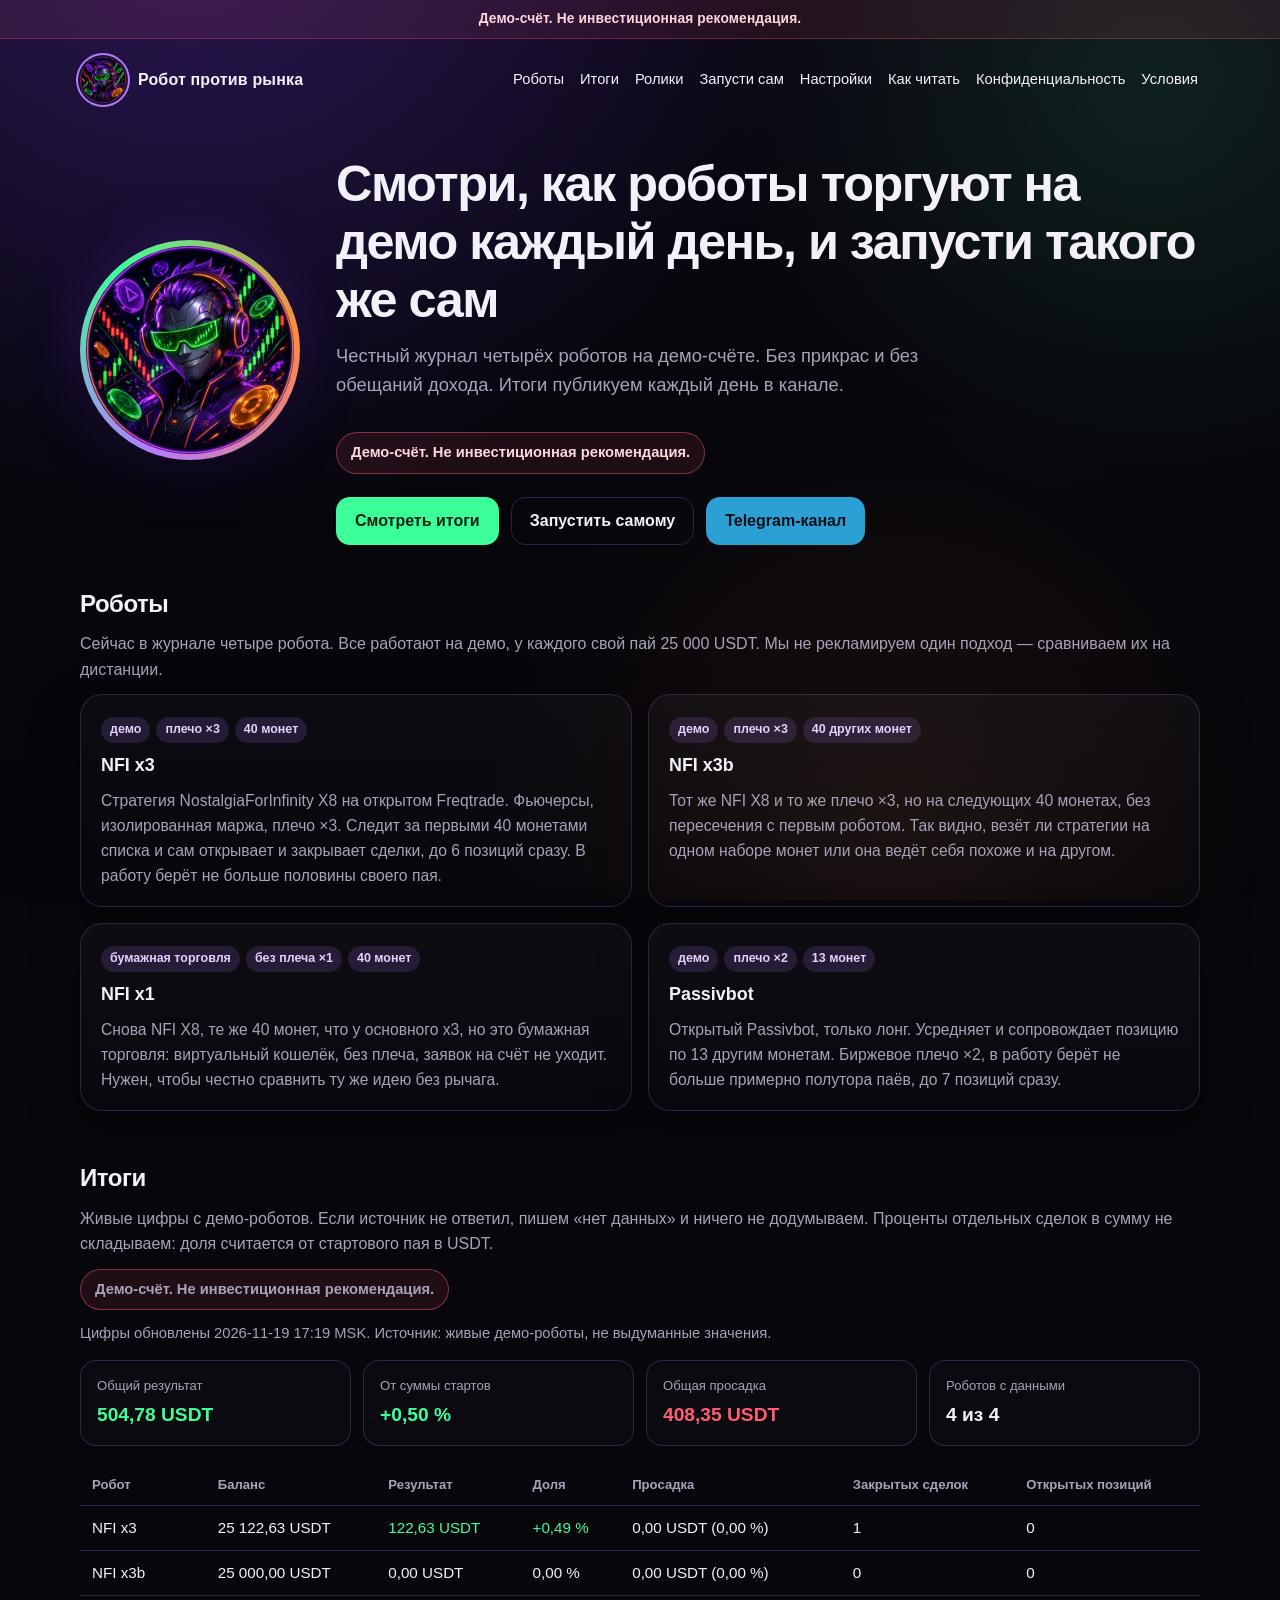
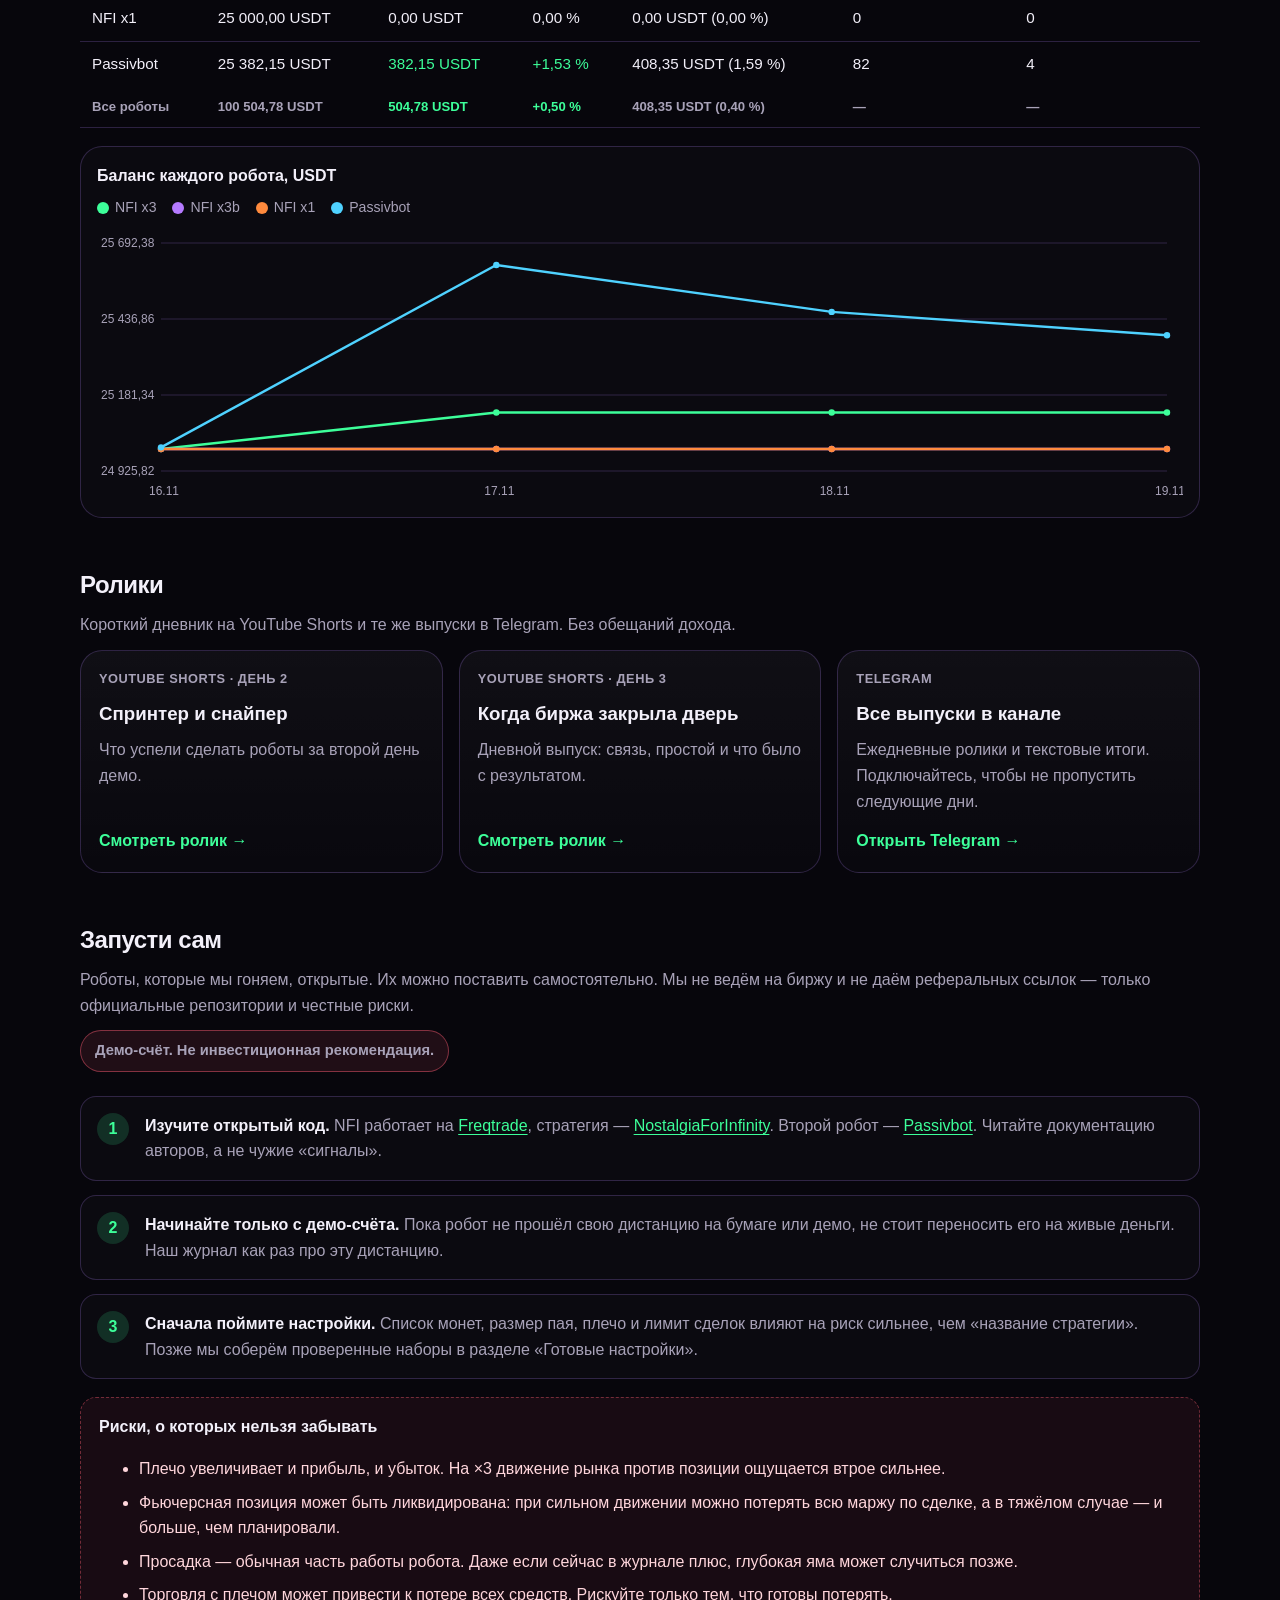
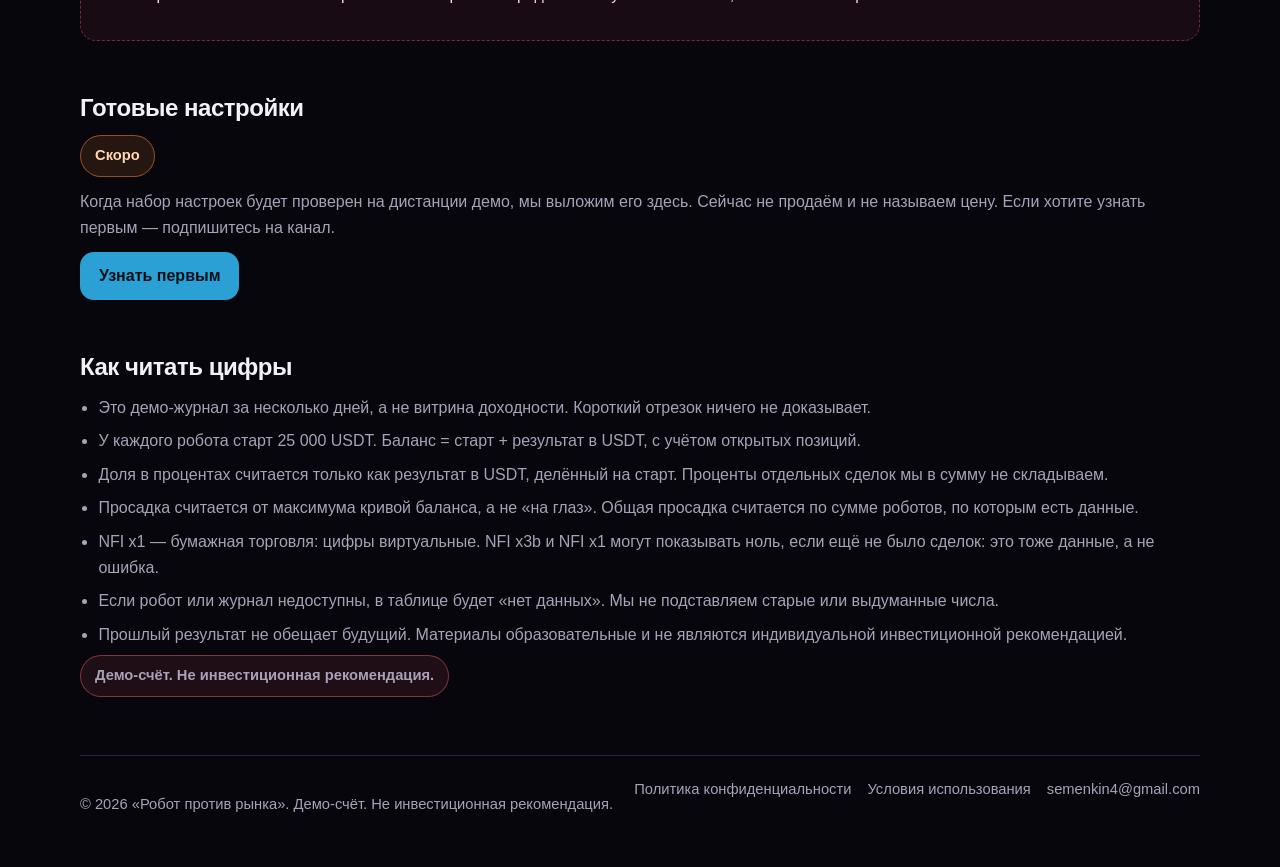
==== index.html @ 9fd12598 "Первая версия сайта канала «Робот против рынка». Статические страницы и актуальные демо-цифры. Без с" ====
<!DOCTYPE html>
<html lang="ru">
<head>
  <meta charset="utf-8">
  <meta name="viewport" content="width=device-width, initial-scale=1">
  <title>Робот против рынка — смотри демо-роботов и запусти такого же сам</title>
  <meta name="description" content="Честный журнал демо-торговли торговых роботов. Смотри, как роботы торгуют на демо каждый день, и запусти такого же сам. Демо-счёт. Не инвестиционная рекомендация.">
  <meta name="robots" content="index,follow">
  <meta property="og:title" content="Робот против рынка">
  <meta property="og:description" content="Смотри, как роботы торгуют на демо каждый день, и запусти такого же сам. Демо-счёт. Не инвестиционная рекомендация.">
  <meta property="og:image" content="avatar.jpg">
  <meta property="og:locale" content="ru_RU">
  <link rel="icon" href="avatar.jpg" type="image/jpeg">
  <link rel="stylesheet" href="style.css">
</head>
<body>
  <div class="bg-glow" aria-hidden="true"></div>
  <div class="top-disclaimer">Демо-счёт. Не инвестиционная рекомендация.</div>
  <div class="wrap">
    <header>
      <a class="brand" href="index.html">
        <img src="avatar.jpg" alt="Аватар канала «Робот против рынка»" width="46" height="46">
        <span class="brand-name">Робот против рынка</span>
      </a>
      <nav aria-label="Разделы сайта">
        <a href="#robots">Роботы</a>
        <a href="#results">Итоги</a>
        <a href="#videos">Ролики</a>
        <a href="#start">Запусти сам</a>
        <a href="#presets">Настройки</a>
        <a href="#howto">Как читать</a>
        <a href="privacy.html">Конфиденциальность</a>
        <a href="terms.html">Условия</a>
      </nav>
    </header>

    <main>
      <section class="hero">
        <div class="avatar-frame">
          <img src="avatar.jpg" alt="Аватар канала «Робот против рынка»: робот в наушниках на фоне графика" width="220" height="220">
        </div>
        <div>
          <h1>Смотри, как роботы торгуют на демо каждый день, и запусти такого же сам</h1>
          <p class="lead">Честный журнал четырёх роботов на демо-счёте. Без прикрас и без обещаний дохода. Итоги публикуем каждый день в канале.</p>
          <p class="badge">Демо-счёт. Не инвестиционная рекомендация.</p>
          <div class="cta-row">
            <a class="btn btn-primary" href="#results">Смотреть итоги</a>
            <a class="btn btn-ghost" href="#start">Запустить самому</a>
            <a class="btn btn-tg" href="https://t.me/robot_protiv_rynka">Telegram-канал</a>
          </div>
        </div>
      </section>

      <section class="section" id="robots">
        <h2>Роботы</h2>
        <p class="section-lead">Сейчас в журнале четыре робота. Все работают на демо, у каждого свой пай 25 000 USDT. Мы не рекламируем один подход — сравниваем их на дистанции.</p>
        <div class="cards">
          <article class="card">
            <span class="tag">демо</span><span class="tag">плечо ×3</span><span class="tag">40 монет</span>
            <h3>NFI x3</h3>
            <p>Стратегия NostalgiaForInfinity X8 на открытом Freqtrade. Фьючерсы, изолированная маржа, плечо ×3. Следит за первыми 40 монетами списка и сам открывает и закрывает сделки, до 6 позиций сразу. В работу берёт не больше половины своего пая.</p>
          </article>
          <article class="card">
            <span class="tag">демо</span><span class="tag">плечо ×3</span><span class="tag">40 других монет</span>
            <h3>NFI x3b</h3>
            <p>Тот же NFI X8 и то же плечо ×3, но на следующих 40 монетах, без пересечения с первым роботом. Так видно, везёт ли стратегии на одном наборе монет или она ведёт себя похоже и на другом.</p>
          </article>
          <article class="card">
            <span class="tag">бумажная торговля</span><span class="tag">без плеча ×1</span><span class="tag">40 монет</span>
            <h3>NFI x1</h3>
            <p>Снова NFI X8, те же 40 монет, что у основного x3, но это бумажная торговля: виртуальный кошелёк, без плеча, заявок на счёт не уходит. Нужен, чтобы честно сравнить ту же идею без рычага.</p>
          </article>
          <article class="card">
            <span class="tag">демо</span><span class="tag">плечо ×2</span><span class="tag">13 монет</span>
            <h3>Passivbot</h3>
            <p>Открытый Passivbot, только лонг. Усредняет и сопровождает позицию по 13 другим монетам. Биржевое плечо ×2, в работу берёт не больше примерно полутора паёв, до 7 позиций сразу.</p>
          </article>
        </div>
      </section>

      <section class="section" id="results">
        <h2>Итоги</h2>
        <p class="section-lead">Живые цифры с демо-роботов. Если источник не ответил, пишем «нет данных» и ничего не додумываем. Проценты отдельных сделок в сумму не складываем: доля считается от стартового пая в USDT.</p>
        <p class="badge">Демо-счёт. Не инвестиционная рекомендация.</p>
        <p class="update-time" id="updated-at">Загружаем цифры…</p>
        <div class="kpi">
          <div class="kpi-item"><span class="label">Общий результат</span><span class="value" id="kpi-pnl">…</span></div>
          <div class="kpi-item"><span class="label">От суммы стартов</span><span class="value" id="kpi-pct">…</span></div>
          <div class="kpi-item"><span class="label">Общая просадка</span><span class="value" id="kpi-dd">…</span></div>
          <div class="kpi-item"><span class="label">Роботов с данными</span><span class="value" id="kpi-count">…</span></div>
        </div>
        <div class="table-wrap">
          <table class="stats">
            <thead>
              <tr>
                <th>Робот</th>
                <th>Баланс</th>
                <th>Результат</th>
                <th>Доля</th>
                <th>Просадка</th>
                <th>Закрытых сделок</th>
                <th>Открытых позиций</th>
              </tr>
            </thead>
            <tbody id="stats-body">
              <tr><td colspan="7">Загружаем цифры…</td></tr>
            </tbody>
            <tfoot id="stats-foot"></tfoot>
          </table>
        </div>
        <div class="stats-cards" id="stats-cards"></div>
        <div class="chart-box">
          <h3>Баланс каждого робота, USDT</h3>
          <div class="legend">
            <span><i class="swatch" style="background:#3dff9a"></i>NFI x3</span>
            <span><i class="swatch" style="background:#b57aff"></i>NFI x3b</span>
            <span><i class="swatch" style="background:#ff8a3d"></i>NFI x1</span>
            <span><i class="swatch" style="background:#4fd2ff"></i>Passivbot</span>
          </div>
          <canvas id="balance-chart" width="800" height="280" role="img" aria-label="График баланса четырёх демо-роботов"></canvas>
        </div>
      </section>

      <section class="section" id="videos">
        <h2>Ролики</h2>
        <p class="section-lead">Короткий дневник на YouTube Shorts и те же выпуски в Telegram. Без обещаний дохода.</p>
        <div class="video-grid">
          <a class="video-card" href="https://youtube.com/shorts/iIZzN1qFDpM">
            <div>
              <div class="kind">YouTube Shorts · день 2</div>
              <h3>Спринтер и снайпер</h3>
              <p>Что успели сделать роботы за второй день демо.</p>
            </div>
            <div class="play">Смотреть ролик →</div>
          </a>
          <a class="video-card" href="https://youtube.com/shorts/Dqao7F0PAgA">
            <div>
              <div class="kind">YouTube Shorts · день 3</div>
              <h3>Когда биржа закрыла дверь</h3>
              <p>Дневной выпуск: связь, простой и что было с результатом.</p>
            </div>
            <div class="play">Смотреть ролик →</div>
          </a>
          <a class="video-card" href="https://t.me/robot_protiv_rynka">
            <div>
              <div class="kind">Telegram</div>
              <h3>Все выпуски в канале</h3>
              <p>Ежедневные ролики и текстовые итоги. Подключайтесь, чтобы не пропустить следующие дни.</p>
            </div>
            <div class="play">Открыть Telegram →</div>
          </a>
        </div>
      </section>

      <section class="section" id="start">
        <h2>Запусти сам</h2>
        <p class="section-lead">Роботы, которые мы гоняем, открытые. Их можно поставить самостоятельно. Мы не ведём на биржу и не даём реферальных ссылок — только официальные репозитории и честные риски.</p>
        <p class="badge">Демо-счёт. Не инвестиционная рекомендация.</p>
        <ol class="steps">
          <li><strong>Изучите открытый код.</strong> NFI работает на <a href="https://github.com/freqtrade/freqtrade">Freqtrade</a>, стратегия — <a href="https://github.com/iterativv/NostalgiaForInfinity">NostalgiaForInfinity</a>. Второй робот — <a href="https://github.com/enarjord/passivbot">Passivbot</a>. Читайте документацию авторов, а не чужие «сигналы».</li>
          <li><strong>Начинайте только с демо-счёта.</strong> Пока робот не прошёл свою дистанцию на бумаге или демо, не стоит переносить его на живые деньги. Наш журнал как раз про эту дистанцию.</li>
          <li><strong>Сначала поймите настройки.</strong> Список монет, размер пая, плечо и лимит сделок влияют на риск сильнее, чем «название стратегии». Позже мы соберём проверенные наборы в разделе «Готовые настройки».</li>
        </ol>
        <div class="risk">
          <p><strong>Риски, о которых нельзя забывать</strong></p>
          <ul>
            <li>Плечо увеличивает и прибыль, и убыток. На ×3 движение рынка против позиции ощущается втрое сильнее.</li>
            <li>Фьючерсная позиция может быть ликвидирована: при сильном движении можно потерять всю маржу по сделке, а в тяжёлом случае — и больше, чем планировали.</li>
            <li>Просадка — обычная часть работы робота. Даже если сейчас в журнале плюс, глубокая яма может случиться позже.</li>
            <li>Торговля с плечом может привести к потере всех средств. Рискуйте только тем, что готовы потерять.</li>
          </ul>
        </div>
      </section>

      <section class="section" id="presets">
        <h2>Готовые настройки</h2>
        <p><span class="badge badge-soon">Скоро</span></p>
        <p class="section-lead">Когда набор настроек будет проверен на дистанции демо, мы выложим его здесь. Сейчас не продаём и не называем цену. Если хотите узнать первым — подпишитесь на канал.</p>
        <div class="cta-row">
          <a class="btn btn-tg" href="https://t.me/robot_protiv_rynka">Узнать первым</a>
        </div>
      </section>

      <section class="section" id="howto">
        <h2>Как читать цифры</h2>
        <ul class="read-list">
          <li>Это демо-журнал за несколько дней, а не витрина доходности. Короткий отрезок ничего не доказывает.</li>
          <li>У каждого робота старт 25 000 USDT. Баланс = старт + результат в USDT, с учётом открытых позиций.</li>
          <li>Доля в процентах считается только как результат в USDT, делённый на старт. Проценты отдельных сделок мы в сумму не складываем.</li>
          <li>Просадка считается от максимума кривой баланса, а не «на глаз». Общая просадка считается по сумме роботов, по которым есть данные.</li>
          <li>NFI x1 — бумажная торговля: цифры виртуальные. NFI x3b и NFI x1 могут показывать ноль, если ещё не было сделок: это тоже данные, а не ошибка.</li>
          <li>Если робот или журнал недоступны, в таблице будет «нет данных». Мы не подставляем старые или выдуманные числа.</li>
          <li>Прошлый результат не обещает будущий. Материалы образовательные и не являются индивидуальной инвестиционной рекомендацией.</li>
        </ul>
        <p class="badge">Демо-счёт. Не инвестиционная рекомендация.</p>
      </section>
    </main>

    <footer>
      <div class="footer-row">
        <p>© 2026 «Робот против рынка». Демо-счёт. Не инвестиционная рекомендация.</p>
        <div class="footer-links">
          <a href="privacy.html">Политика конфиденциальности</a>
          <a href="terms.html">Условия использования</a>
          <a href="mailto:semenkin4@gmail.com">semenkin4@gmail.com</a>
        </div>
      </div>
    </footer>
  </div>
  <script src="site.js"></script>
</body>
</html>
---- style.css ----
:root {
  --bg: #07060c;
  --bg-elev: #120e1c;
  --bg-card: #161122;
  --line: rgba(176, 132, 255, 0.22);
  --text: #f3f0fa;
  --muted: #a8a2b8;
  --purple: #b57aff;
  --purple-deep: #7a3cff;
  --green: #3dff9a;
  --orange: #ff8a3d;
  --cyan: #4fd2ff;
  --danger: #ff5d73;
  --radius: 22px;
  --shadow: 0 20px 50px rgba(0, 0, 0, 0.45);
  --font: "Segoe UI", "SF Pro Text", Roboto, Ubuntu, "Helvetica Neue", Arial, sans-serif;
}

* { box-sizing: border-box; }
html { scroll-behavior: smooth; }
html, body { margin: 0; padding: 0; }
body {
  font-family: var(--font);
  background: var(--bg);
  color: var(--text);
  line-height: 1.6;
  min-height: 100vh;
}

.bg-glow {
  position: fixed;
  inset: 0;
  pointer-events: none;
  z-index: -1;
  background:
    radial-gradient(circle at 15% -10%, rgba(122, 60, 255, 0.28), transparent 42%),
    radial-gradient(circle at 90% 10%, rgba(61, 255, 154, 0.1), transparent 30%),
    radial-gradient(circle at 70% 90%, rgba(255, 138, 61, 0.08), transparent 34%),
    linear-gradient(180deg, #0b0813 0%, #07060c 40%, #05040a 100%);
}

a { color: var(--green); text-decoration-thickness: 1px; text-underline-offset: 3px; }
a:hover { color: #78ffb8; }
img { max-width: 100%; height: auto; }

.wrap {
  width: min(1120px, calc(100% - 32px));
  margin: 0 auto;
}

.top-disclaimer {
  text-align: center;
  padding: 8px 16px;
  font-size: 0.86rem;
  font-weight: 700;
  letter-spacing: 0.01em;
  color: #ffd6dc;
  background: rgba(255, 93, 115, 0.1);
  border-bottom: 1px solid rgba(255, 93, 115, 0.28);
}

header {
  display: flex;
  align-items: center;
  justify-content: space-between;
  gap: 16px;
  padding: 18px 0 10px;
}

.brand {
  display: flex;
  align-items: center;
  gap: 12px;
  color: inherit;
  text-decoration: none;
  min-width: 0;
}
.brand img {
  width: 46px;
  height: 46px;
  border-radius: 50%;
  object-fit: cover;
  box-shadow: 0 0 0 2px #1a1328, 0 0 0 4px var(--purple);
}
.brand-name {
  font-weight: 700;
  letter-spacing: 0.01em;
  white-space: nowrap;
  overflow: hidden;
  text-overflow: ellipsis;
}

nav {
  display: flex;
  flex-wrap: wrap;
  gap: 6px 12px;
  justify-content: flex-end;
}
nav a {
  color: var(--text);
  text-decoration: none;
  font-size: 0.92rem;
  padding: 8px 2px;
}
nav a:hover, nav a[aria-current="page"] { color: var(--green); }

.hero {
  display: grid;
  grid-template-columns: 220px 1fr;
  gap: 36px;
  align-items: center;
  padding: 42px 0 28px;
}

.avatar-frame {
  width: 220px;
  height: 220px;
  border-radius: 50%;
  padding: 6px;
  background: conic-gradient(from 200deg, var(--purple), var(--green), var(--orange), var(--purple));
  box-shadow: var(--shadow), 0 0 60px rgba(122, 60, 255, 0.25);
}
.avatar-frame img {
  width: 100%;
  height: 100%;
  object-fit: cover;
  border-radius: 50%;
  background: #000;
  display: block;
}

h1 {
  font-size: clamp(2rem, 4.5vw, 3.15rem);
  line-height: 1.15;
  margin: 0 0 12px;
  letter-spacing: -0.03em;
}
.lead {
  font-size: 1.15rem;
  color: var(--muted);
  margin: 0 0 18px;
  max-width: 40rem;
}

.badge {
  display: inline-block;
  padding: 8px 14px;
  border-radius: 999px;
  border: 1px solid rgba(255, 93, 115, 0.45);
  background: rgba(255, 93, 115, 0.1);
  color: #ffd6dc;
  font-size: 0.92rem;
  font-weight: 600;
}
.badge-soon {
  border-color: rgba(255, 138, 61, 0.5);
  background: rgba(255, 138, 61, 0.12);
  color: #ffd7b0;
}

.section { padding: 12px 0 36px; }
h2 {
  font-size: 1.5rem;
  margin: 0 0 8px;
  letter-spacing: -0.02em;
}
.section-lead, .section p, .doc p { margin: 0 0 12px; color: var(--muted); }
.section p strong, .doc p strong, .doc li strong, .section-lead strong { color: var(--text); font-weight: 650; }

.cards {
  display: grid;
  grid-template-columns: repeat(2, 1fr);
  gap: 16px;
  margin-top: 8px;
}
.card {
  background: linear-gradient(180deg, rgba(255,255,255,0.03), rgba(255,255,255,0.01));
  border: 1px solid var(--line);
  border-radius: var(--radius);
  padding: 20px 20px 18px;
  box-shadow: var(--shadow);
}
.card h3 { margin: 0 0 8px; font-size: 1.12rem; }
.card p, .card li { margin: 0; color: var(--muted); font-size: 0.98rem; }
.card ul { margin: 10px 0 0; padding-left: 1.1rem; }
.card li { margin: 0 0 6px; }
.tag {
  display: inline-block;
  margin: 0 6px 8px 0;
  padding: 3px 9px;
  border-radius: 999px;
  font-size: 0.78rem;
  font-weight: 700;
  background: rgba(181, 122, 255, 0.15);
  color: #e4d0ff;
}

.links, .cta-row {
  display: flex;
  flex-wrap: wrap;
  gap: 12px;
  margin-top: 8px;
}
.btn {
  display: inline-flex;
  align-items: center;
  justify-content: center;
  gap: 8px;
  min-height: 48px;
  padding: 10px 18px;
  border-radius: 14px;
  text-decoration: none;
  font-weight: 700;
  border: 1px solid transparent;
}
.btn-tg { background: #2aa0d4; color: #071018; }
.btn-tg:hover { color: #071018; filter: brightness(1.08); }
.btn-yt { background: #ff4d4d; color: #140606; }
.btn-yt:hover { color: #140606; filter: brightness(1.08); }
.btn-vk { background: #4a7dff; color: #071018; }
.btn-vk:hover { color: #071018; filter: brightness(1.08); }
.btn-primary { background: var(--green); color: #062214; }
.btn-primary:hover { color: #062214; filter: brightness(1.06); }
.btn-ghost {
  background: transparent;
  border-color: var(--line);
  color: var(--text);
}
.btn-ghost:hover { color: var(--green); }

.note, .risk {
  margin-top: 18px;
  padding: 16px 18px;
  border-radius: 16px;
  border: 1px dashed rgba(255, 138, 61, 0.4);
  color: #f0e2d2;
  background: rgba(255, 138, 61, 0.06);
}
.note p, .risk p, .risk li { margin: 0 0 8px; color: inherit; }
.risk li:last-child, .note p:last-child { margin-bottom: 0; }
.risk { border-color: rgba(255, 93, 115, 0.4); background: rgba(255, 93, 115, 0.07); color: #ffd6dc; }

.kpi {
  display: grid;
  grid-template-columns: repeat(4, 1fr);
  gap: 12px;
  margin: 14px 0 18px;
}
.kpi-item {
  border: 1px solid var(--line);
  border-radius: 16px;
  padding: 14px 16px;
  background: rgba(255,255,255,0.02);
}
.kpi-item .label { display: block; color: var(--muted); font-size: 0.82rem; margin-bottom: 4px; }
.kpi-item .value { font-size: 1.2rem; font-weight: 700; }
.pos { color: var(--green); }
.neg { color: var(--danger); }
.flat { color: var(--text); }

.table-wrap { overflow-x: auto; margin: 8px 0 18px; }
table.stats {
  width: 100%;
  border-collapse: collapse;
  min-width: 720px;
  font-size: 0.95rem;
}
table.stats th, table.stats td {
  text-align: left;
  padding: 10px 12px;
  border-bottom: 1px solid var(--line);
  white-space: nowrap;
}
table.stats th { color: var(--muted); font-weight: 600; font-size: 0.82rem; }
table.stats tbody tr:last-child td { border-bottom: 0; }
table.stats tfoot td {
  border-top: 1px solid rgba(176, 132, 255, 0.4);
  font-weight: 700;
}
.muted { color: var(--muted); }
.update-time { margin: 0 0 10px; font-size: 0.92rem; }
.stats-cards { display: none; gap: 12px; margin: 8px 0 18px; }
.stat-card .row { display: flex; justify-content: space-between; gap: 10px; margin: 6px 0; font-size: 0.95rem; }
.stat-card .row span:first-child { color: var(--muted); }
.stat-card.total { border-color: rgba(176,132,255,0.45); }


.chart-box {
  border: 1px solid var(--line);
  border-radius: var(--radius);
  padding: 16px 16px 10px;
  background: rgba(255,255,255,0.02);
}
.chart-box h3 { margin: 0 0 8px; font-size: 1rem; }
.legend {
  display: flex;
  flex-wrap: wrap;
  gap: 10px 16px;
  margin: 0 0 8px;
  font-size: 0.88rem;
  color: var(--muted);
}
.legend span { display: inline-flex; align-items: center; gap: 6px; }
.swatch { width: 12px; height: 12px; border-radius: 999px; display: inline-block; }
#balance-chart { width: 100%; height: 280px; display: block; }

.steps { counter-reset: step; list-style: none; margin: 12px 0 0; padding: 0; }
.steps li {
  position: relative;
  margin: 0 0 14px;
  padding: 16px 16px 16px 64px;
  border: 1px solid var(--line);
  border-radius: 16px;
  background: rgba(255,255,255,0.02);
  color: var(--muted);
}
.steps li::before {
  counter-increment: step;
  content: counter(step);
  position: absolute;
  left: 16px; top: 16px;
  width: 32px; height: 32px;
  border-radius: 50%;
  background: rgba(61, 255, 154, 0.15);
  color: var(--green);
  font-weight: 800;
  display: flex;
  align-items: center;
  justify-content: center;
}
.steps strong { color: var(--text); }

.video-grid {
  display: grid;
  grid-template-columns: repeat(3, 1fr);
  gap: 16px;
  margin-top: 8px;
}
.video-card {
  display: flex;
  flex-direction: column;
  justify-content: space-between;
  min-height: 180px;
  padding: 18px;
  border-radius: var(--radius);
  border: 1px solid var(--line);
  text-decoration: none;
  color: inherit;
  background: linear-gradient(180deg, rgba(255,255,255,0.04), rgba(255,255,255,0.01));
}
.video-card:hover { color: inherit; border-color: rgba(61, 255, 154, 0.5); }
.video-card .kind { color: var(--muted); font-size: 0.8rem; font-weight: 700; letter-spacing: 0.04em; text-transform: uppercase; }
.video-card h3 { margin: 10px 0 8px; }
.video-card p { margin: 0; color: var(--muted); }
.play { color: var(--green); font-weight: 700; margin-top: 14px; }

.read-list { margin: 8px 0 0; padding-left: 1.15rem; color: var(--muted); }
.read-list li { margin: 0 0 8px; }

footer {
  margin-top: 10px;
  border-top: 1px solid var(--line);
  padding: 22px 0 36px;
  color: var(--muted);
  font-size: 0.92rem;
}
.footer-row {
  display: flex;
  flex-wrap: wrap;
  gap: 10px 18px;
  justify-content: space-between;
  align-items: flex-start;
}
footer a { color: var(--muted); text-decoration: none; }
footer a:hover { color: var(--green); }
.footer-links { display: flex; flex-wrap: wrap; gap: 10px 16px; }

.doc { padding: 24px 0 40px; }
.doc h1 { font-size: clamp(1.8rem, 3.6vw, 2.6rem); margin-bottom: 8px; }
.doc .meta { color: var(--muted); margin-bottom: 24px; }
.doc h2 { margin-top: 26px; }
.doc ul { margin: 0 0 14px; padding-left: 1.15rem; color: var(--muted); }
.doc li { margin: 0 0 8px; }
.doc .badge { margin: 8px 0 18px; }

@media (max-width: 900px) {
  .kpi { grid-template-columns: repeat(2, 1fr); }
  .video-grid { grid-template-columns: 1fr; }
}
@media (max-width: 800px) {
  .table-wrap { display: none; }
  .stats-cards { display: grid; }
  .hero { grid-template-columns: 1fr; text-align: center; justify-items: center; padding-top: 24px; }
  .avatar-frame { margin: 0 auto; width: 168px; height: 168px; }
  .hero h1, .hero .lead, .hero .badge, .hero .cta-row { text-align: center; }
  .lead { margin-left: auto; margin-right: auto; }
  .cta-row { justify-content: center; }
  .cards { grid-template-columns: 1fr; }
  .links { justify-content: center; }
  header { align-items: flex-start; }
  nav { padding-top: 6px; }
}
@media (max-width: 480px) {
  .wrap { width: calc(100% - 24px); }
  header { flex-direction: column; align-items: stretch; gap: 8px; }
  nav { justify-content: flex-start; }
  .btn { width: 100%; }
  .kpi { grid-template-columns: 1fr; }
}
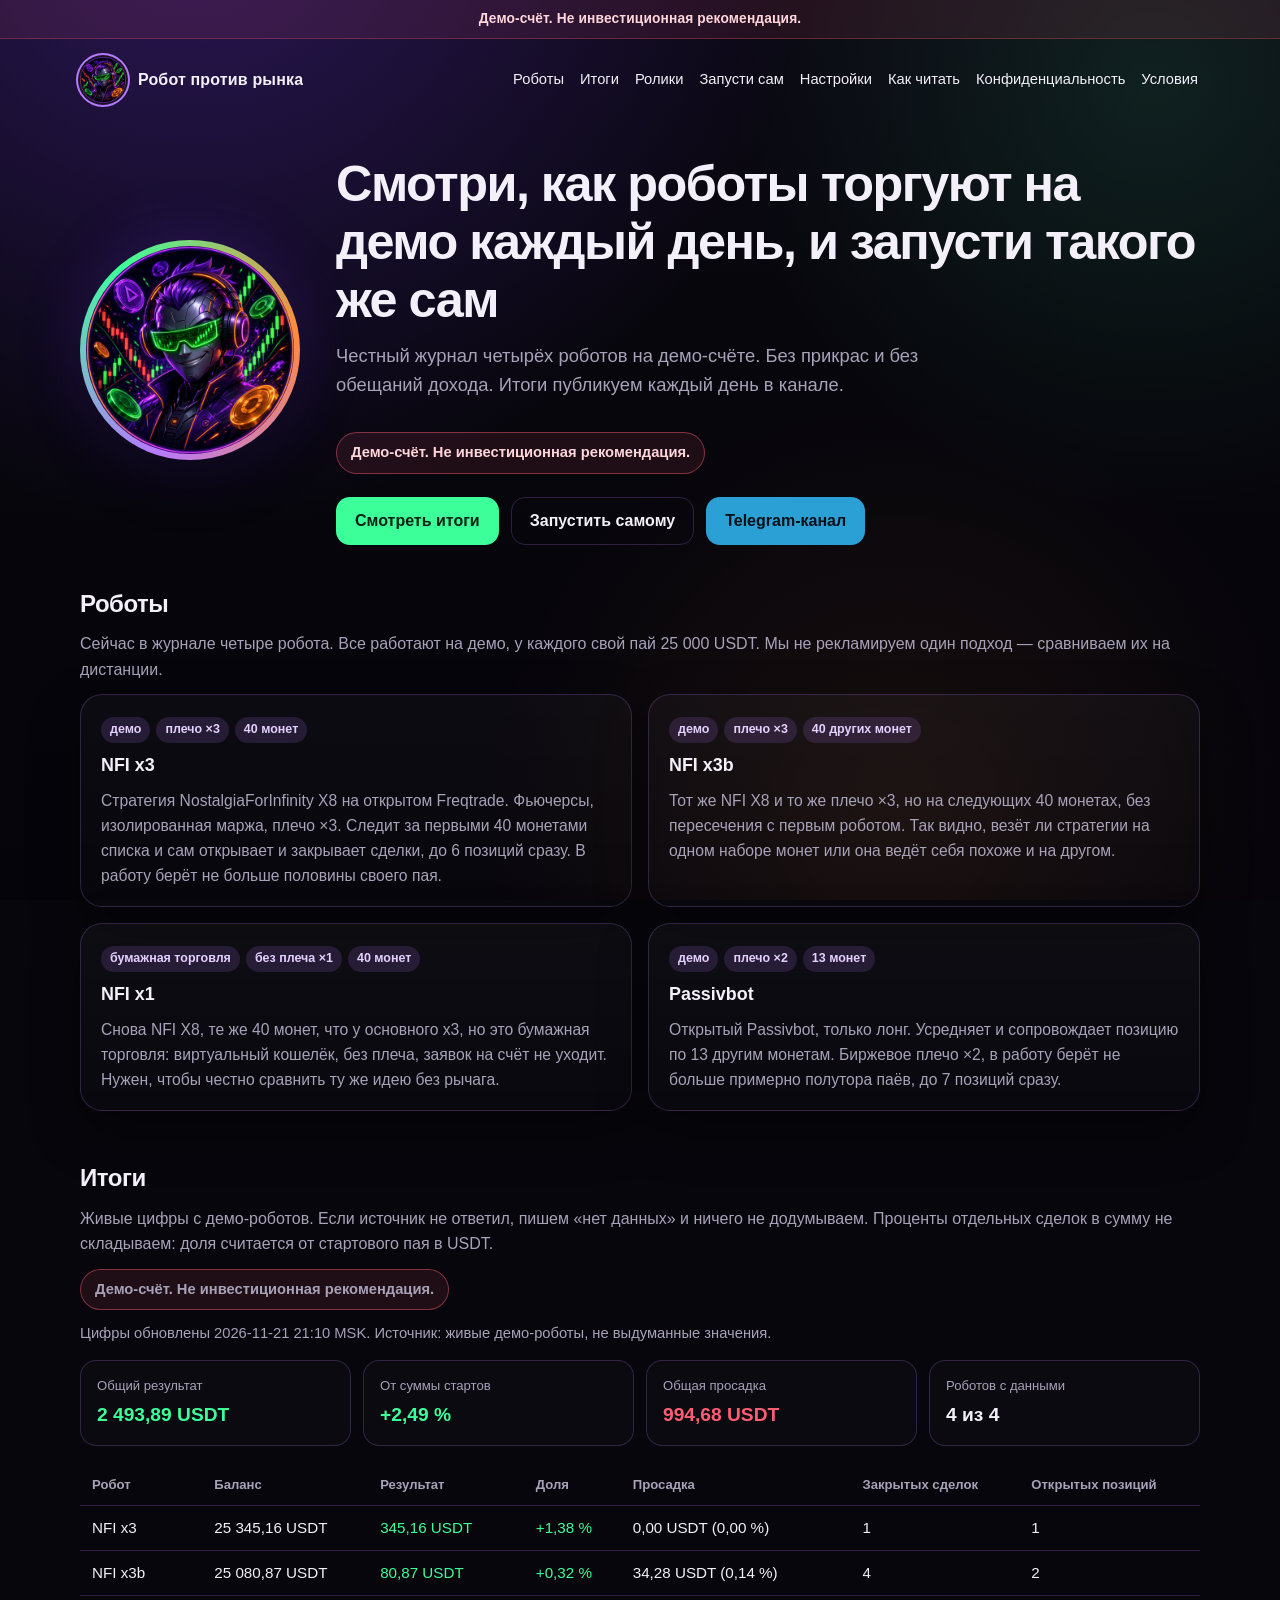
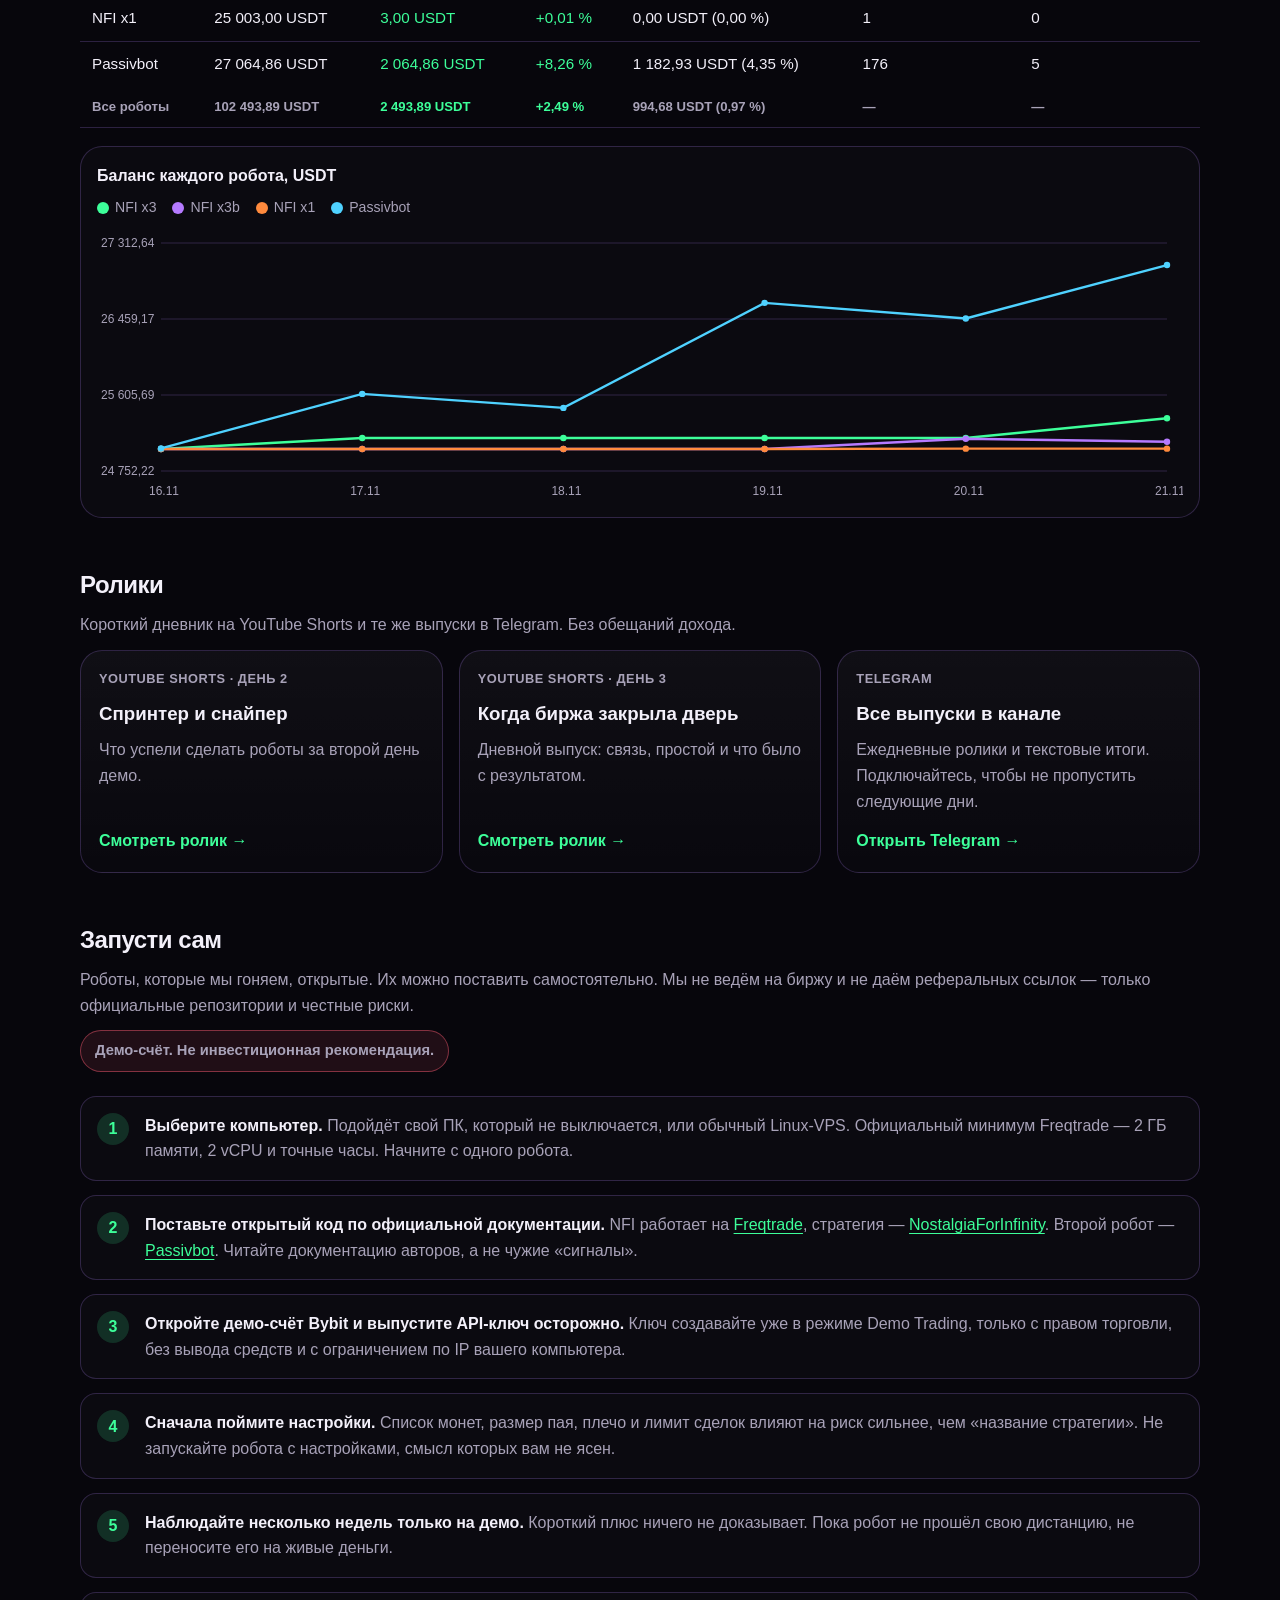
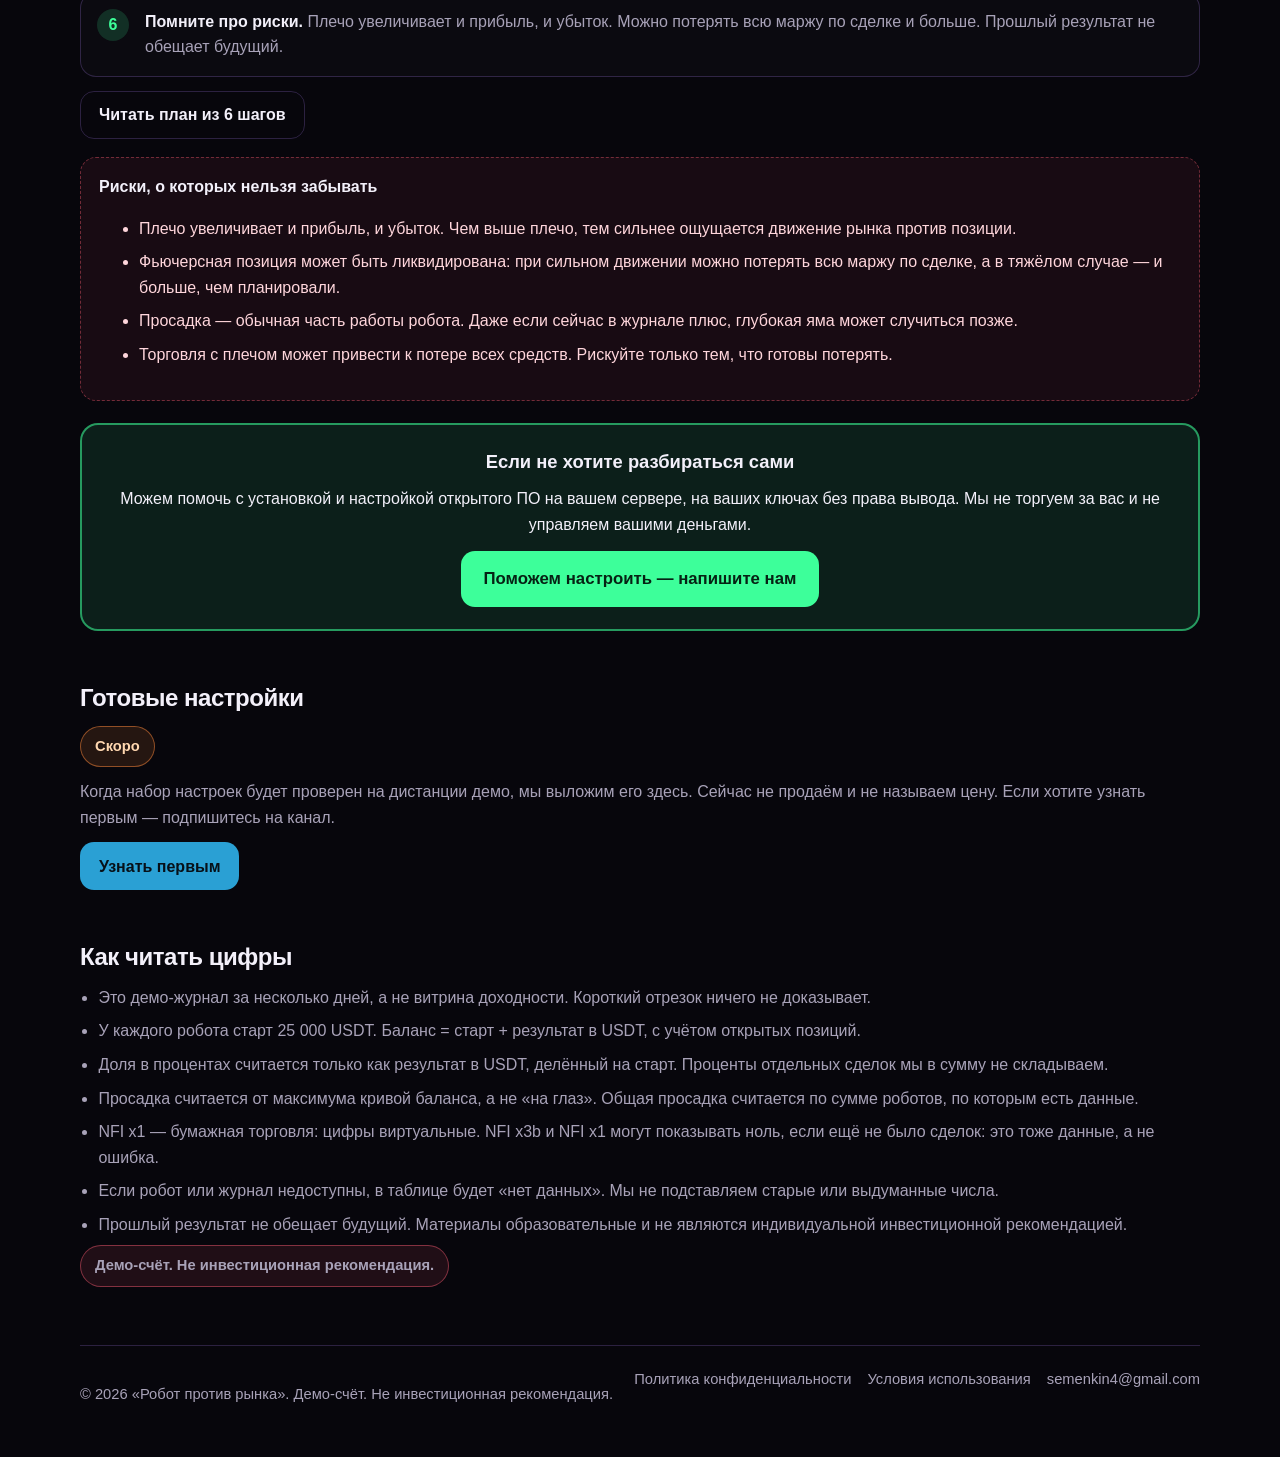
==== commit d66b4025: "Короткий план «Запусти сам»: 6 шагов и помощь с настройкой Страница start.html и обновлённый раздел " ====
--- a/index.html
+++ b/index.html
@@ -26,7 +26,7 @@
         <a href="#robots">Роботы</a>
         <a href="#results">Итоги</a>
         <a href="#videos">Ролики</a>
-        <a href="#start">Запусти сам</a>
+        <a href="start.html">Запусти сам</a>
         <a href="#presets">Настройки</a>
         <a href="#howto">Как читать</a>
         <a href="privacy.html">Конфиденциальность</a>
@@ -45,7 +45,7 @@
           <p class="badge">Демо-счёт. Не инвестиционная рекомендация.</p>
           <div class="cta-row">
             <a class="btn btn-primary" href="#results">Смотреть итоги</a>
-            <a class="btn btn-ghost" href="#start">Запустить самому</a>
+            <a class="btn btn-ghost" href="start.html">Запустить самому</a>
             <a class="btn btn-tg" href="https://t.me/robot_protiv_rynka">Telegram-канал</a>
           </div>
         </div>
@@ -157,18 +157,31 @@
         <p class="section-lead">Роботы, которые мы гоняем, открытые. Их можно поставить самостоятельно. Мы не ведём на биржу и не даём реферальных ссылок — только официальные репозитории и честные риски.</p>
         <p class="badge">Демо-счёт. Не инвестиционная рекомендация.</p>
         <ol class="steps">
-          <li><strong>Изучите открытый код.</strong> NFI работает на <a href="https://github.com/freqtrade/freqtrade">Freqtrade</a>, стратегия — <a href="https://github.com/iterativv/NostalgiaForInfinity">NostalgiaForInfinity</a>. Второй робот — <a href="https://github.com/enarjord/passivbot">Passivbot</a>. Читайте документацию авторов, а не чужие «сигналы».</li>
-          <li><strong>Начинайте только с демо-счёта.</strong> Пока робот не прошёл свою дистанцию на бумаге или демо, не стоит переносить его на живые деньги. Наш журнал как раз про эту дистанцию.</li>
-          <li><strong>Сначала поймите настройки.</strong> Список монет, размер пая, плечо и лимит сделок влияют на риск сильнее, чем «название стратегии». Позже мы соберём проверенные наборы в разделе «Готовые настройки».</li>
+          <li><strong>Выберите компьютер.</strong> Подойдёт свой ПК, который не выключается, или обычный Linux-VPS. Официальный минимум Freqtrade — 2 ГБ памяти, 2 vCPU и точные часы. Начните с одного робота.</li>
+          <li><strong>Поставьте открытый код по официальной документации.</strong> NFI работает на <a href="https://github.com/freqtrade/freqtrade">Freqtrade</a>, стратегия — <a href="https://github.com/iterativv/NostalgiaForInfinity">NostalgiaForInfinity</a>. Второй робот — <a href="https://github.com/enarjord/passivbot">Passivbot</a>. Читайте документацию авторов, а не чужие «сигналы».</li>
+          <li><strong>Откройте демо-счёт Bybit и выпустите API-ключ осторожно.</strong> Ключ создавайте уже в режиме Demo Trading, только с правом торговли, без вывода средств и с ограничением по IP вашего компьютера.</li>
+          <li><strong>Сначала поймите настройки.</strong> Список монет, размер пая, плечо и лимит сделок влияют на риск сильнее, чем «название стратегии». Не запускайте робота с настройками, смысл которых вам не ясен.</li>
+          <li><strong>Наблюдайте несколько недель только на демо.</strong> Короткий плюс ничего не доказывает. Пока робот не прошёл свою дистанцию, не переносите его на живые деньги.</li>
+          <li><strong>Помните про риски.</strong> Плечо увеличивает и прибыль, и убыток. Можно потерять всю маржу по сделке и больше. Прошлый результат не обещает будущий.</li>
         </ol>
+        <div class="cta-row">
+          <a class="btn btn-ghost" href="start.html">Читать план из 6 шагов</a>
+        </div>
         <div class="risk">
           <p><strong>Риски, о которых нельзя забывать</strong></p>
           <ul>
-            <li>Плечо увеличивает и прибыль, и убыток. На ×3 движение рынка против позиции ощущается втрое сильнее.</li>
+            <li>Плечо увеличивает и прибыль, и убыток. Чем выше плечо, тем сильнее ощущается движение рынка против позиции.</li>
             <li>Фьючерсная позиция может быть ликвидирована: при сильном движении можно потерять всю маржу по сделке, а в тяжёлом случае — и больше, чем планировали.</li>
             <li>Просадка — обычная часть работы робота. Даже если сейчас в журнале плюс, глубокая яма может случиться позже.</li>
             <li>Торговля с плечом может привести к потере всех средств. Рискуйте только тем, что готовы потерять.</li>
           </ul>
+        </div>
+        <div class="help-cta">
+          <p class="help-lead">Если не хотите разбираться сами</p>
+          <p>Можем помочь с установкой и настройкой открытого ПО на вашем сервере, на ваших ключах без права вывода. Мы не торгуем за вас и не управляем вашими деньгами.</p>
+          <div class="cta-row">
+            <a class="btn btn-primary" href="https://t.me/robot_protiv_rynka">Поможем настроить — напишите нам</a>
+          </div>
         </div>
       </section>
 
--- a/style.css
+++ b/style.css
@@ -407,3 +407,147 @@
   .btn { width: 100%; }
   .kpi { grid-template-columns: 1fr; }
 }
+
+
+/* --- draft additions for «Запусти сам» guide (test preview only) --- */
+.test-banner {
+  text-align: center;
+  padding: 8px 16px;
+  font-size: 0.86rem;
+  font-weight: 700;
+  letter-spacing: 0.01em;
+  color: #1a1408;
+  background: #ffcc66;
+  border-bottom: 1px solid #c9922a;
+}
+
+.toc {
+  display: block;
+  justify-content: flex-start;
+  margin: 8px 0 22px;
+  padding: 16px 18px;
+  border: 1px solid var(--line);
+  border-radius: 16px;
+  background: rgba(255,255,255,0.02);
+}
+.toc p { margin: 0 0 8px; color: var(--text); font-weight: 700; }
+.toc ol { margin: 0; padding-left: 1.2rem; color: var(--muted); }
+.toc li { margin: 0 0 6px; }
+.toc a { color: var(--text); text-decoration: none; }
+.toc a:hover { color: var(--green); }
+
+.doc h3 {
+  font-size: 1.12rem;
+  margin: 22px 0 8px;
+  letter-spacing: -0.01em;
+}
+.doc pre, .guide-pre {
+  margin: 0 0 14px;
+  padding: 14px 16px;
+  overflow-x: auto;
+  border-radius: 14px;
+  border: 1px solid var(--line);
+  background: #0b0912;
+  color: #e8e2f4;
+  font-size: 0.86rem;
+  line-height: 1.5;
+}
+.doc code, .section code {
+  font-family: ui-monospace, "SF Mono", Menlo, Consolas, monospace;
+  font-size: 0.88em;
+  background: rgba(181, 122, 255, 0.12);
+  padding: 1px 5px;
+  border-radius: 6px;
+}
+.doc pre code, .guide-pre code {
+  background: none;
+  padding: 0;
+  font-size: inherit;
+  color: inherit;
+}
+
+.table-wrap.guide-table { display: block; overflow-x: auto; margin: 8px 0 18px; }
+table.params {
+  width: 100%;
+  border-collapse: collapse;
+  min-width: 720px;
+  font-size: 0.92rem;
+}
+table.params th, table.params td {
+  text-align: left;
+  padding: 10px 12px;
+  border-bottom: 1px solid var(--line);
+  vertical-align: top;
+  color: var(--muted);
+}
+table.params th {
+  color: var(--text);
+  font-weight: 700;
+  font-size: 0.82rem;
+  white-space: nowrap;
+}
+table.params td strong { color: var(--text); }
+
+.coin-box {
+  margin: 8px 0 16px;
+  padding: 14px 16px;
+  border: 1px solid var(--line);
+  border-radius: 14px;
+  background: rgba(255,255,255,0.02);
+  color: var(--muted);
+  font-size: 0.92rem;
+}
+.coin-box strong { color: var(--text); }
+.coin-box p { margin: 0 0 8px; }
+.coin-box p:last-child { margin-bottom: 0; }
+
+.soft-cta {
+  margin-top: 22px;
+  padding: 18px 20px;
+  border-radius: 16px;
+  border: 1px solid rgba(61, 255, 154, 0.35);
+  background: rgba(61, 255, 154, 0.07);
+}
+.soft-cta p { color: var(--text); margin: 0 0 12px; }
+.soft-cta p:last-child { margin-bottom: 0; }
+
+.links-official {
+  margin: 10px 0 16px;
+  padding-left: 1.15rem;
+  color: var(--muted);
+}
+.links-official li { margin: 0 0 6px; }
+
+@media (max-width: 800px) {
+  .table-wrap.guide-table { display: block; }
+  table.params { min-width: 640px; }
+}
+
+
+/* Prominent help CTA for the short «Запусти сам» version */
+.help-cta {
+  margin-top: 22px;
+  padding: 22px 24px;
+  border-radius: 18px;
+  border: 2px solid rgba(61, 255, 154, 0.55);
+  background: rgba(61, 255, 154, 0.10);
+  text-align: center;
+}
+.help-cta p {
+  color: var(--text);
+  margin: 0 0 8px;
+}
+.help-cta .help-lead {
+  font-size: 1.15rem;
+  font-weight: 700;
+  margin-bottom: 10px;
+}
+.help-cta .cta-row {
+  justify-content: center;
+  margin-top: 14px;
+}
+.help-cta .btn {
+  min-height: 56px;
+  padding: 12px 22px;
+  font-size: 1.05rem;
+}
